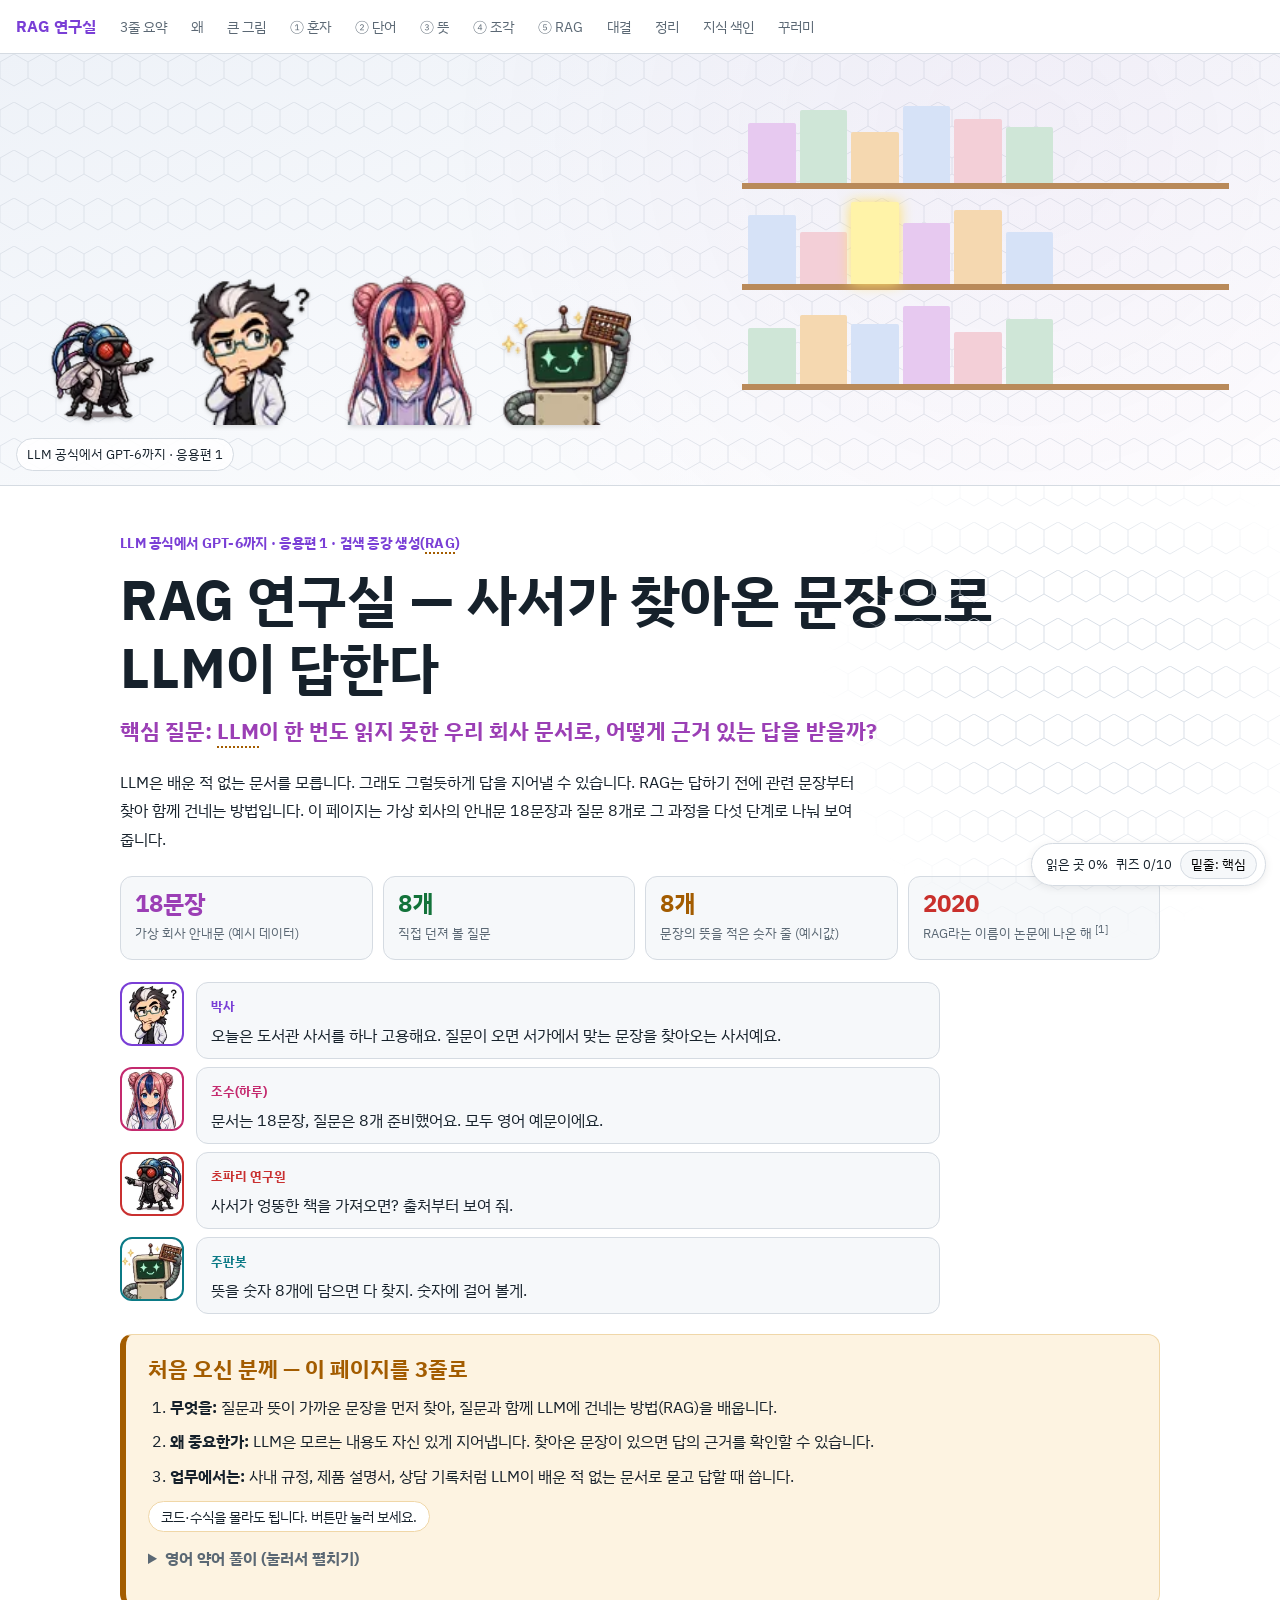
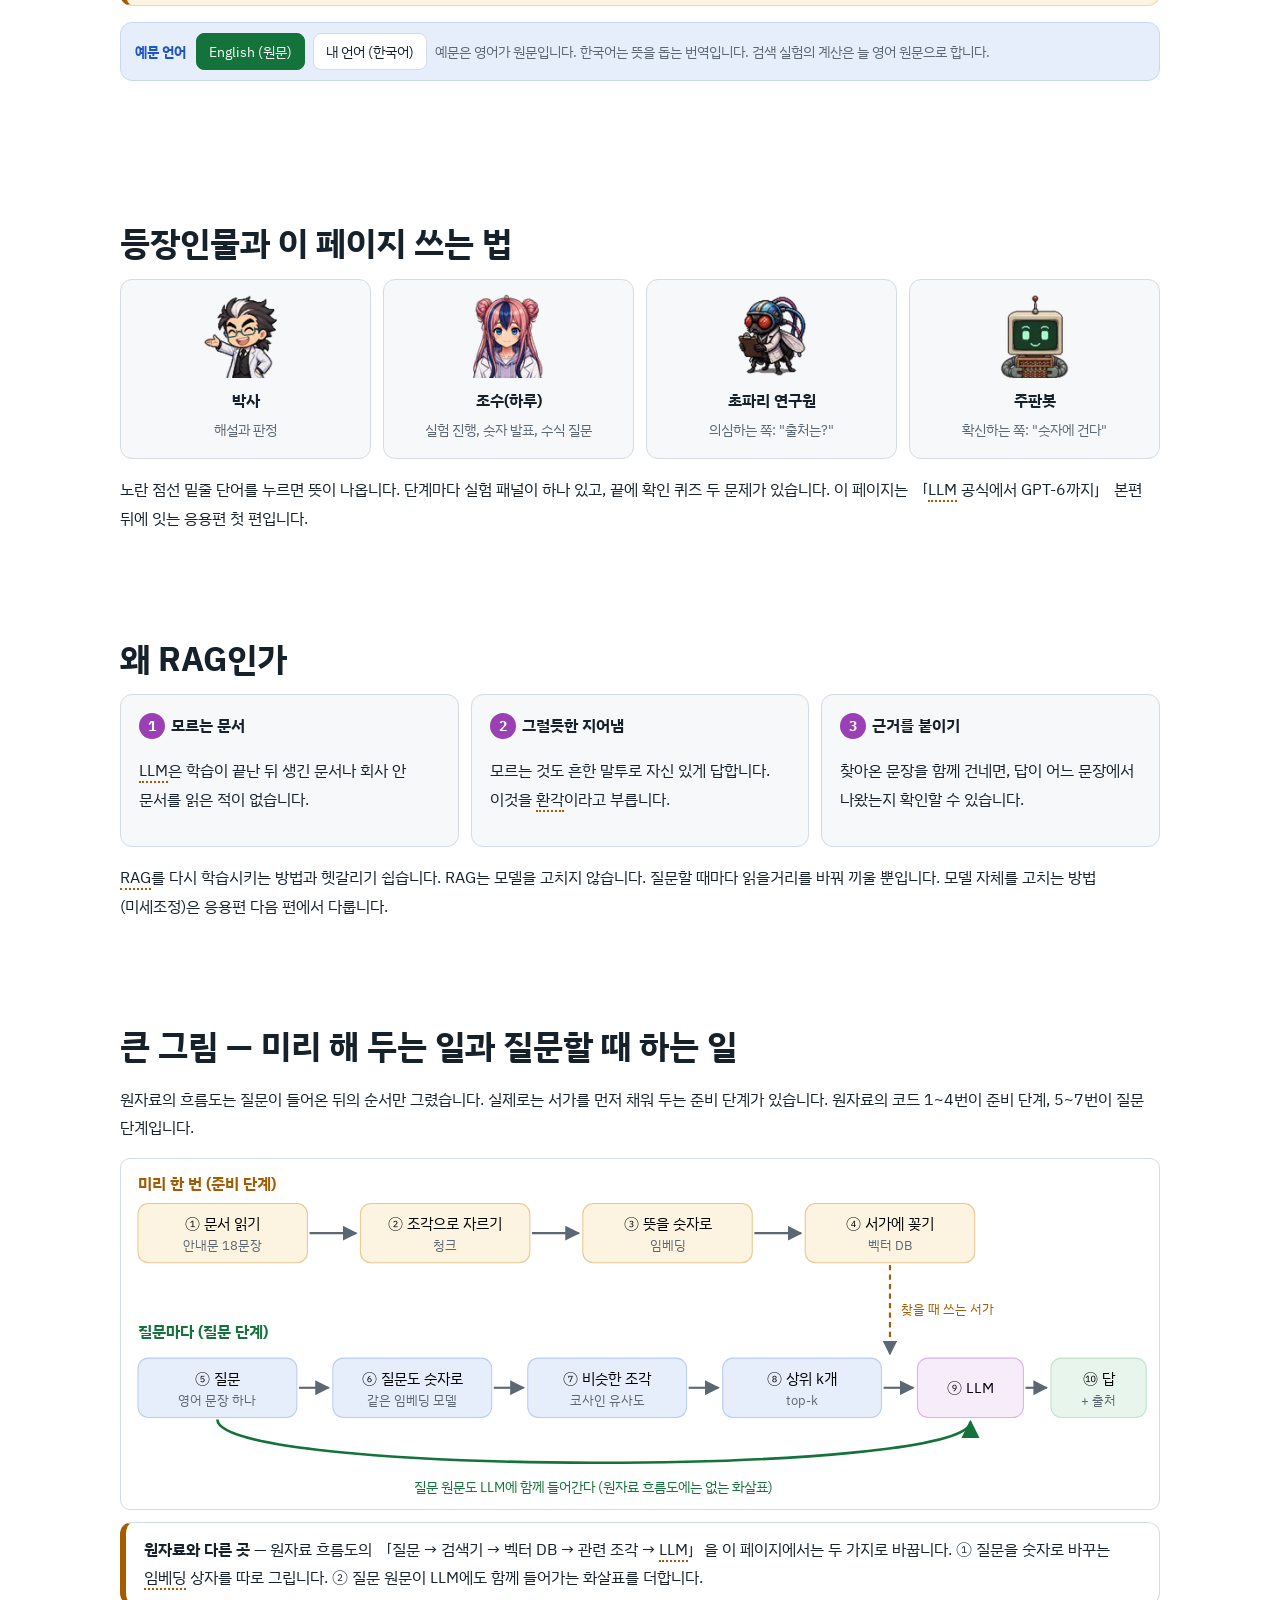
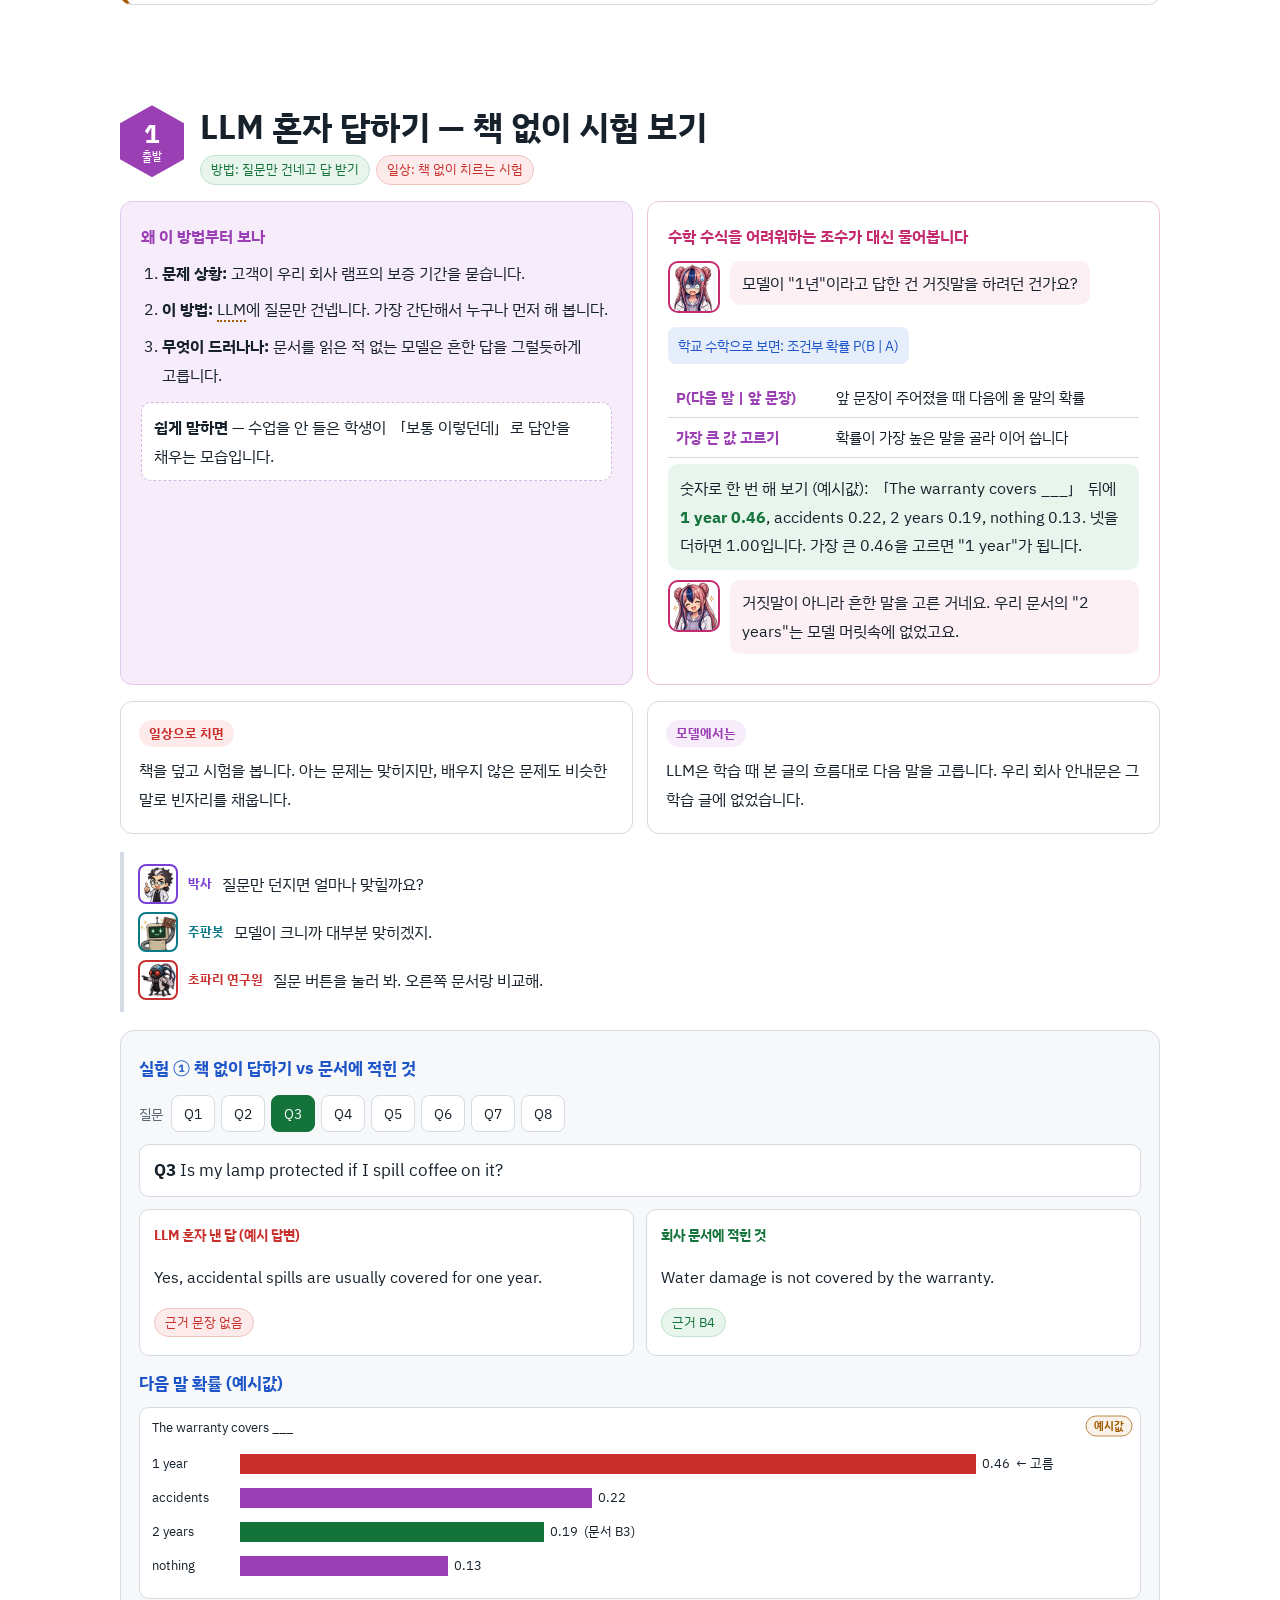
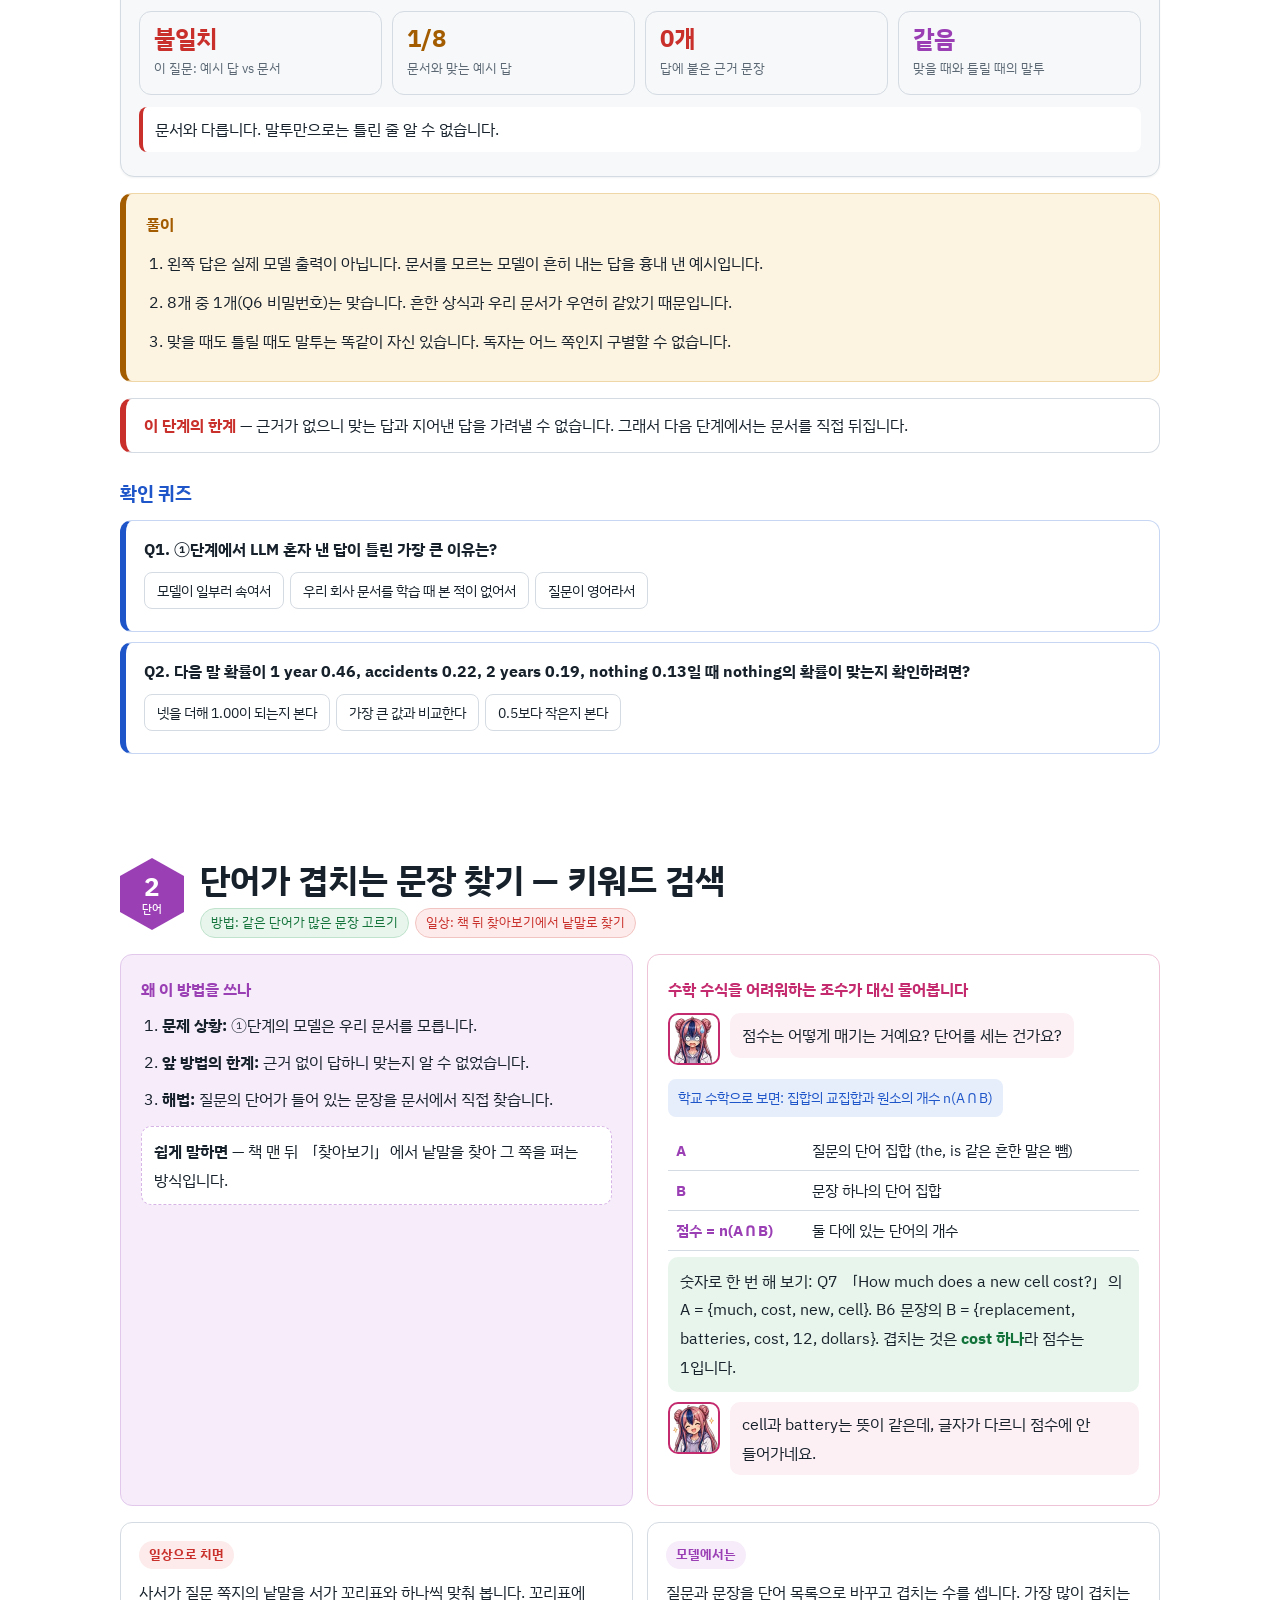
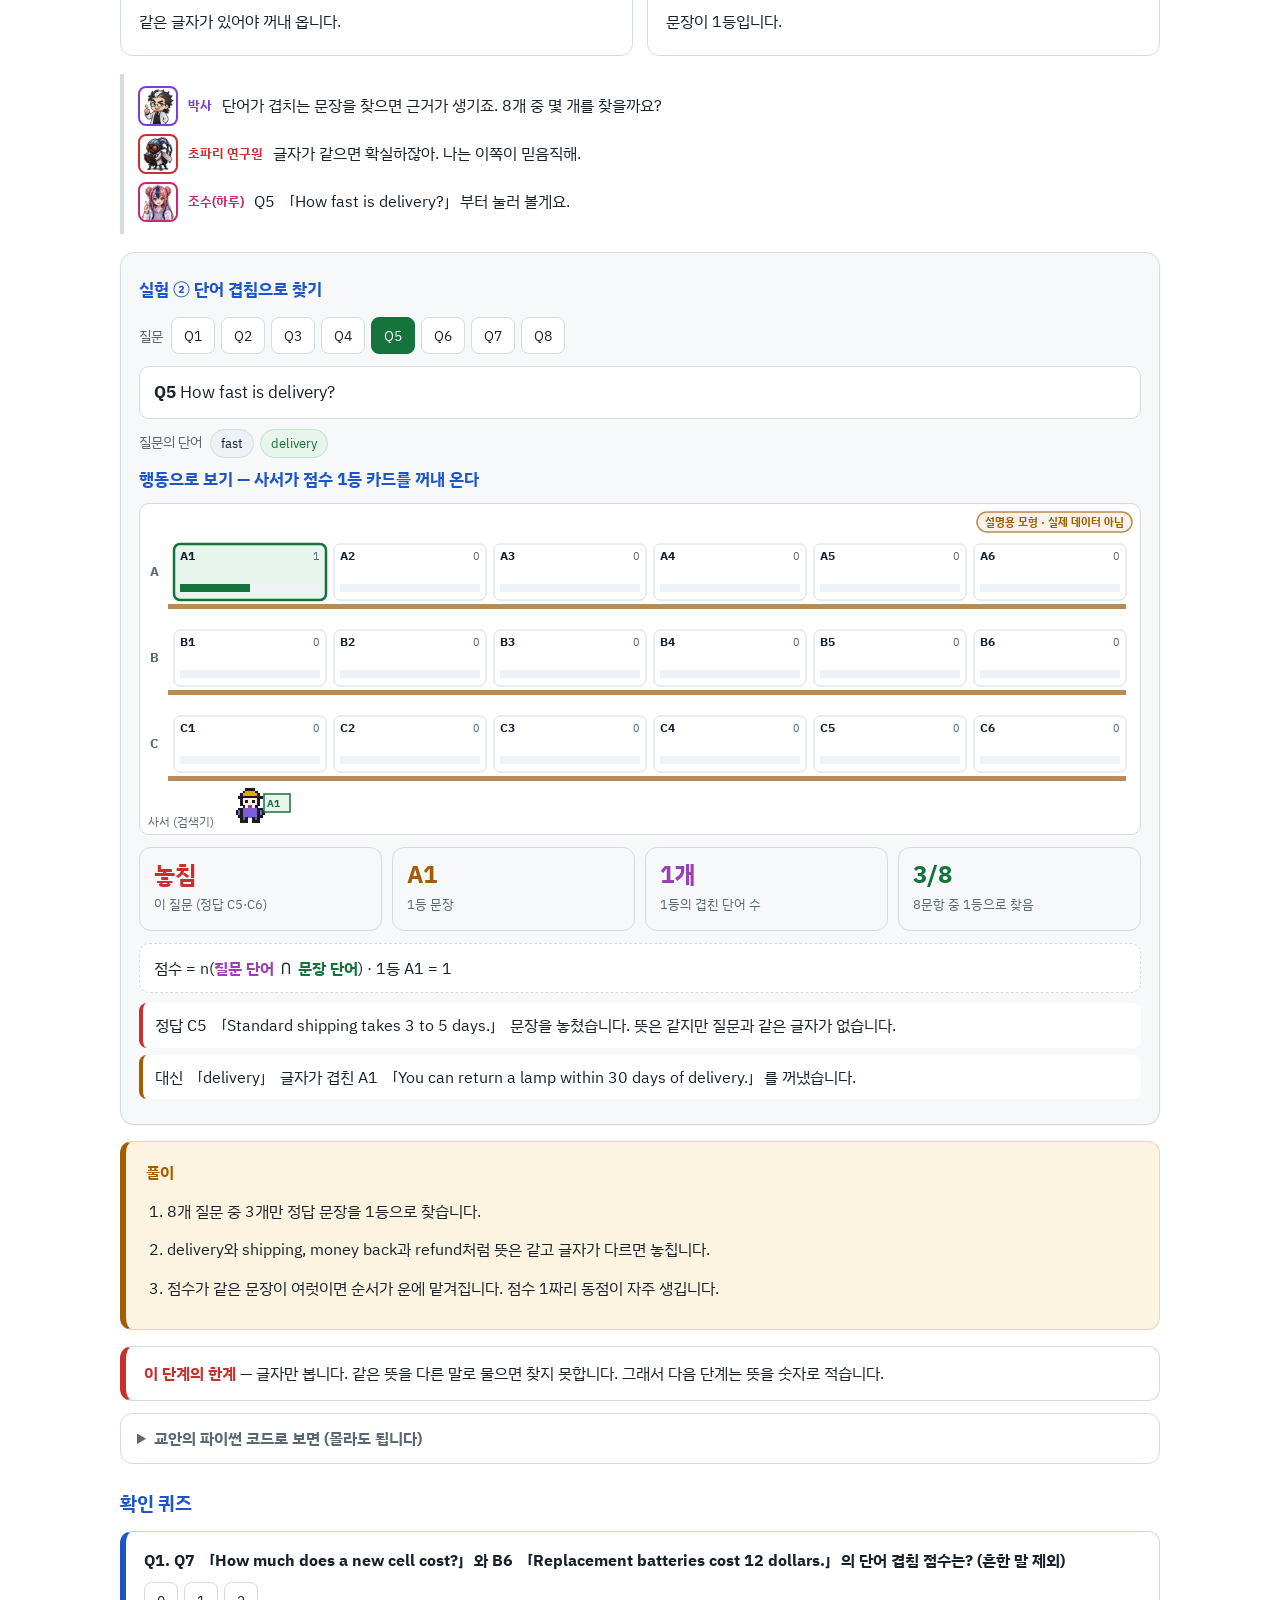
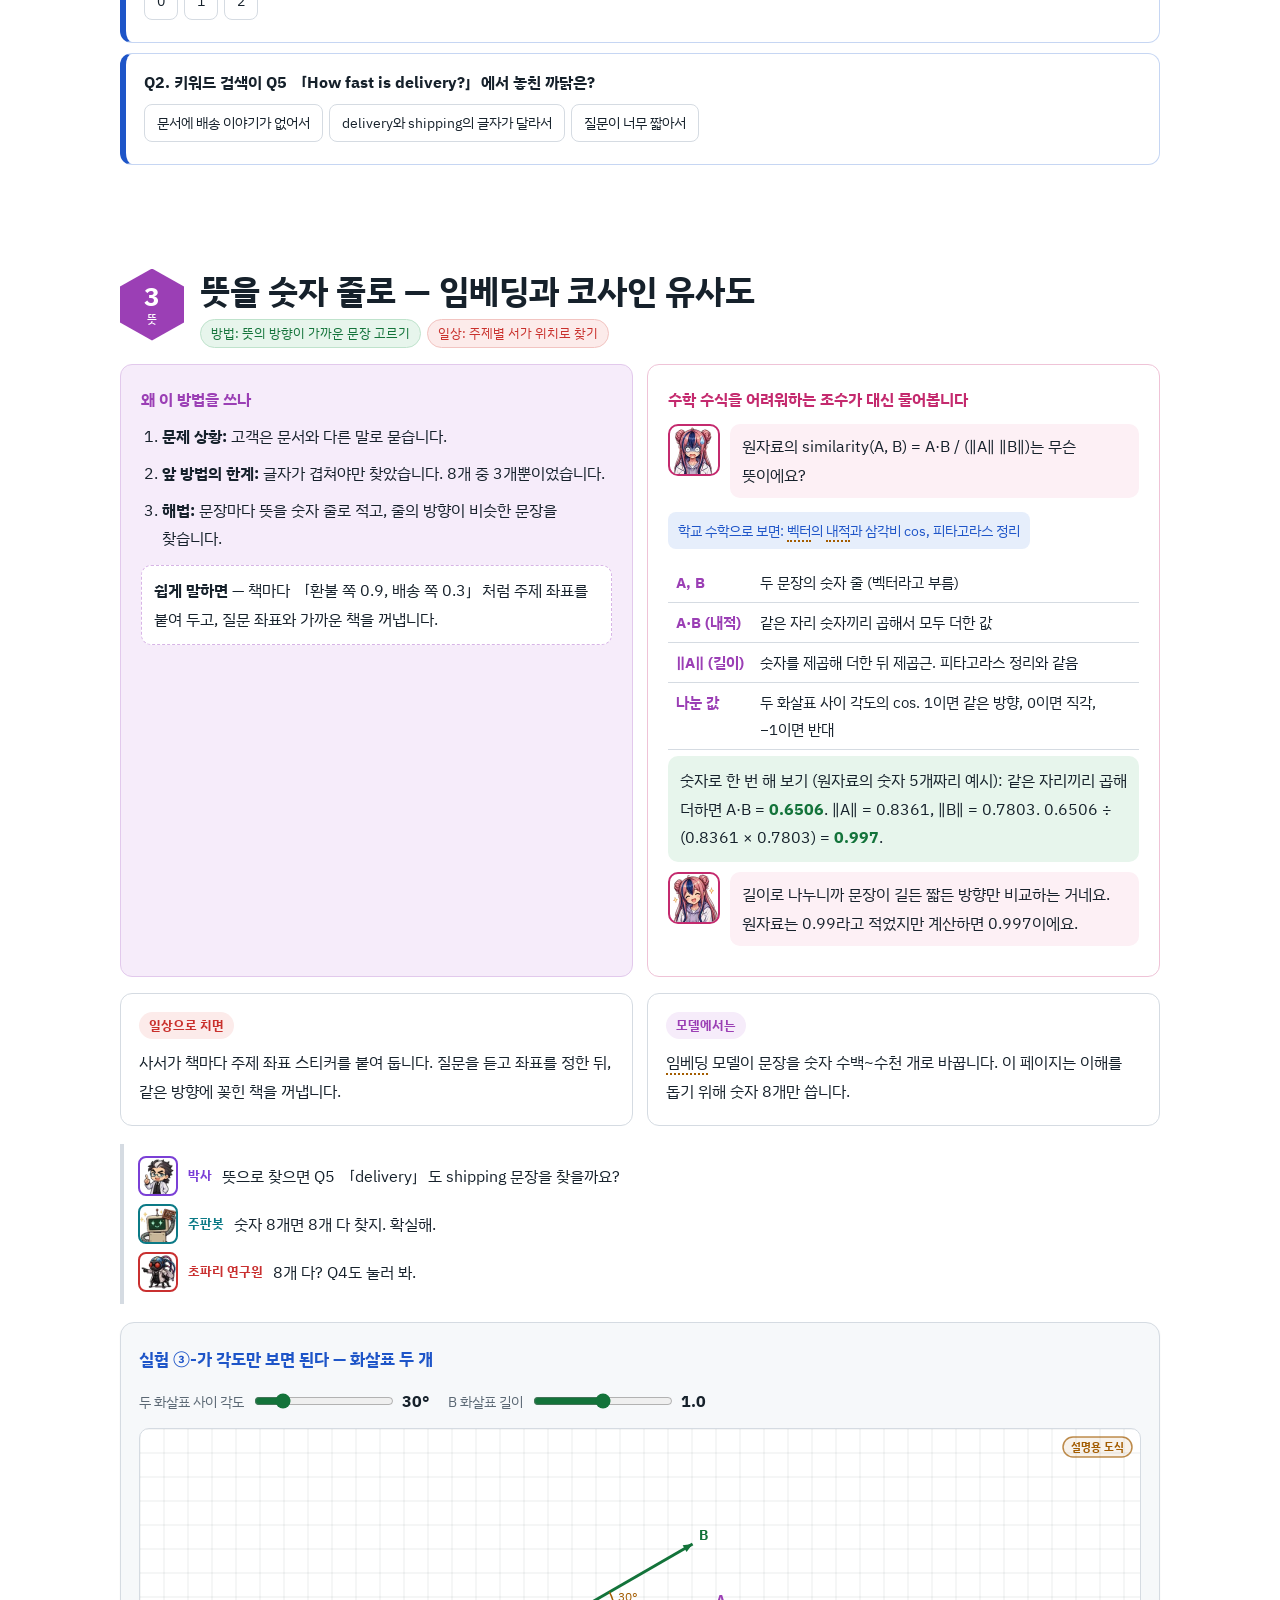
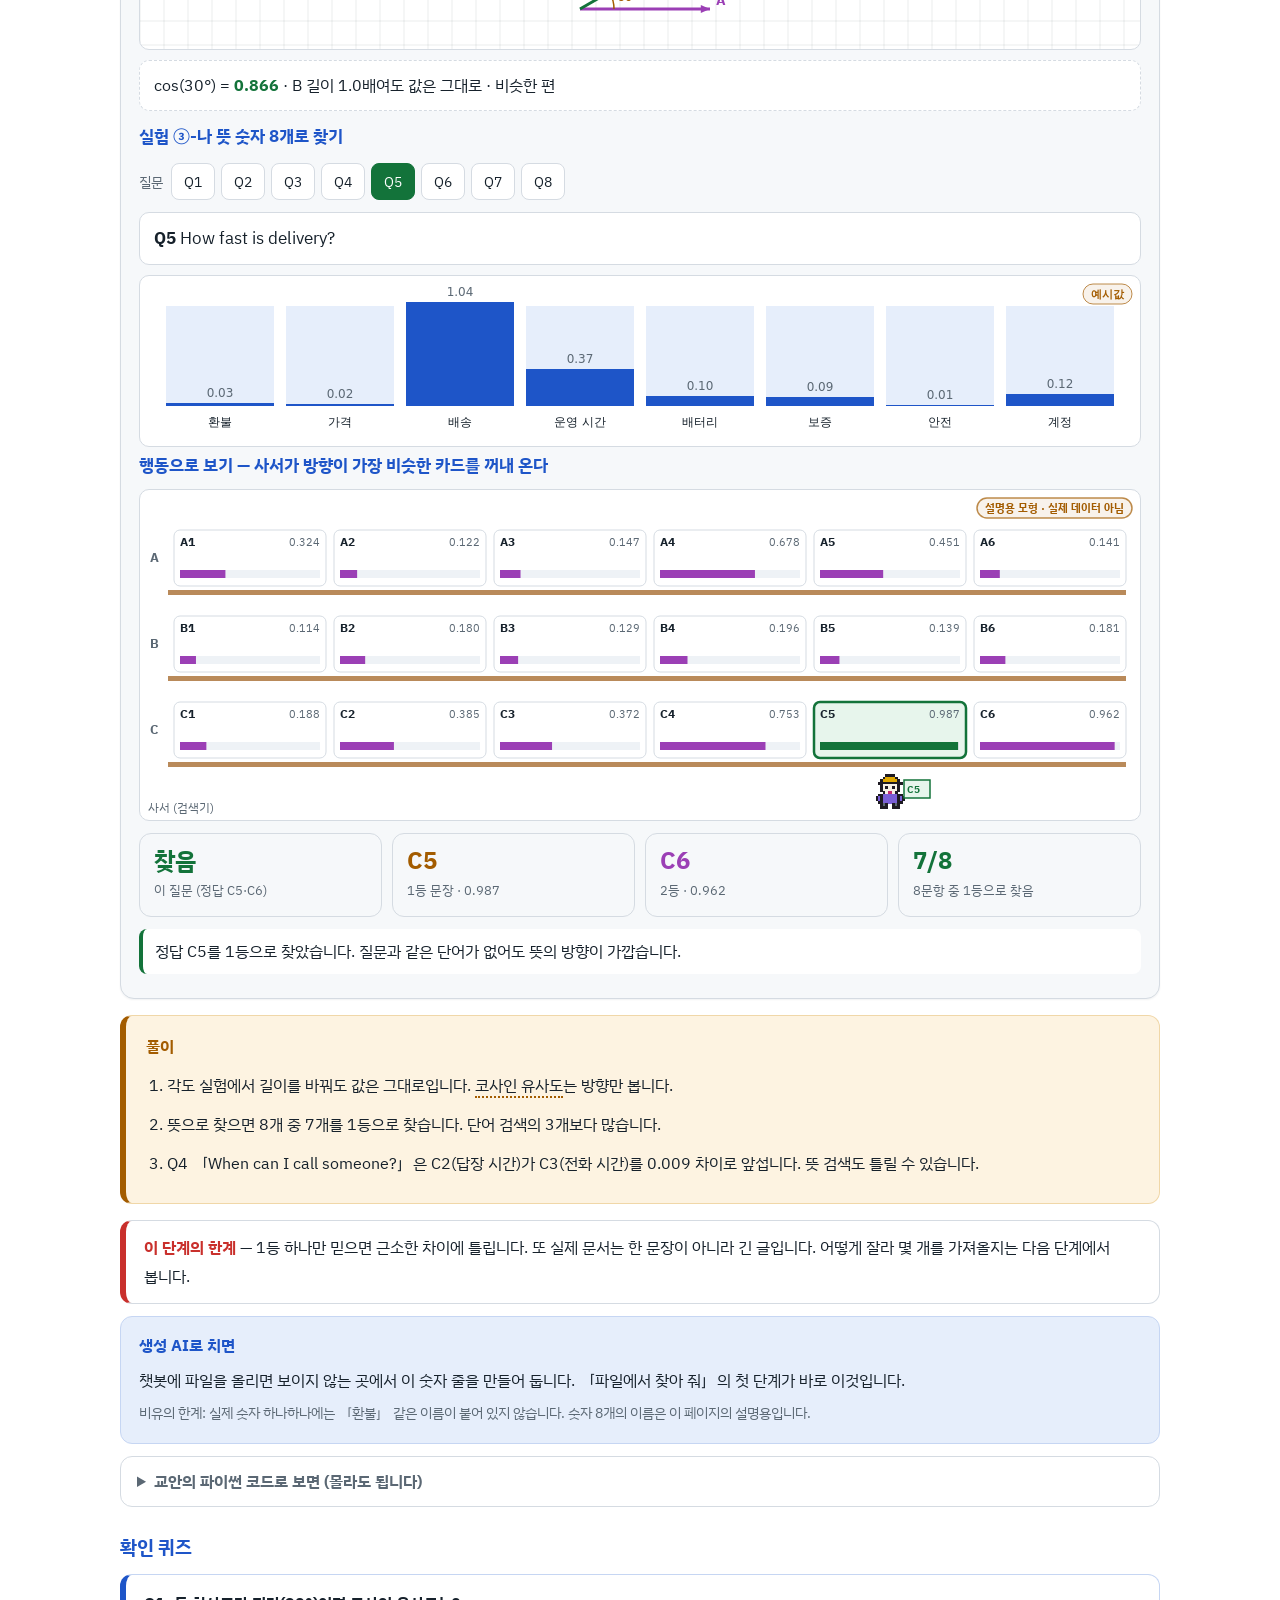
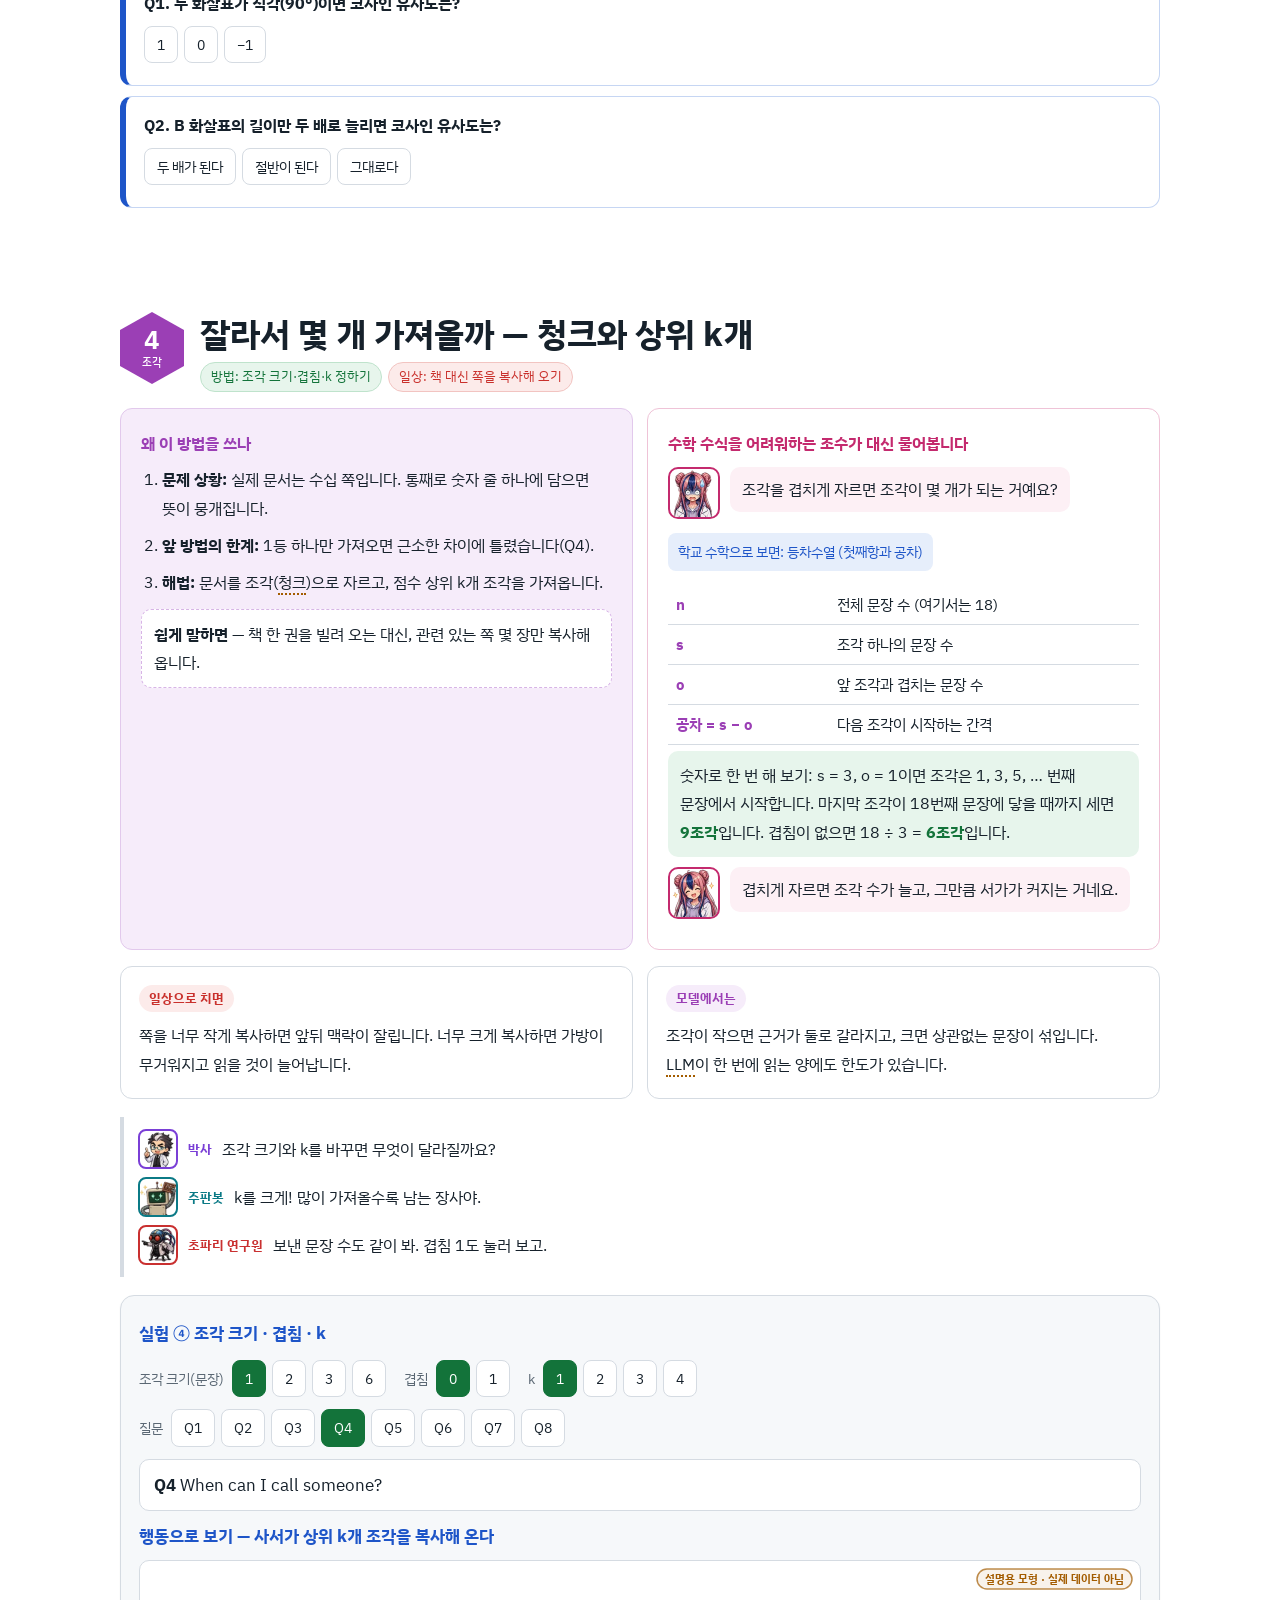
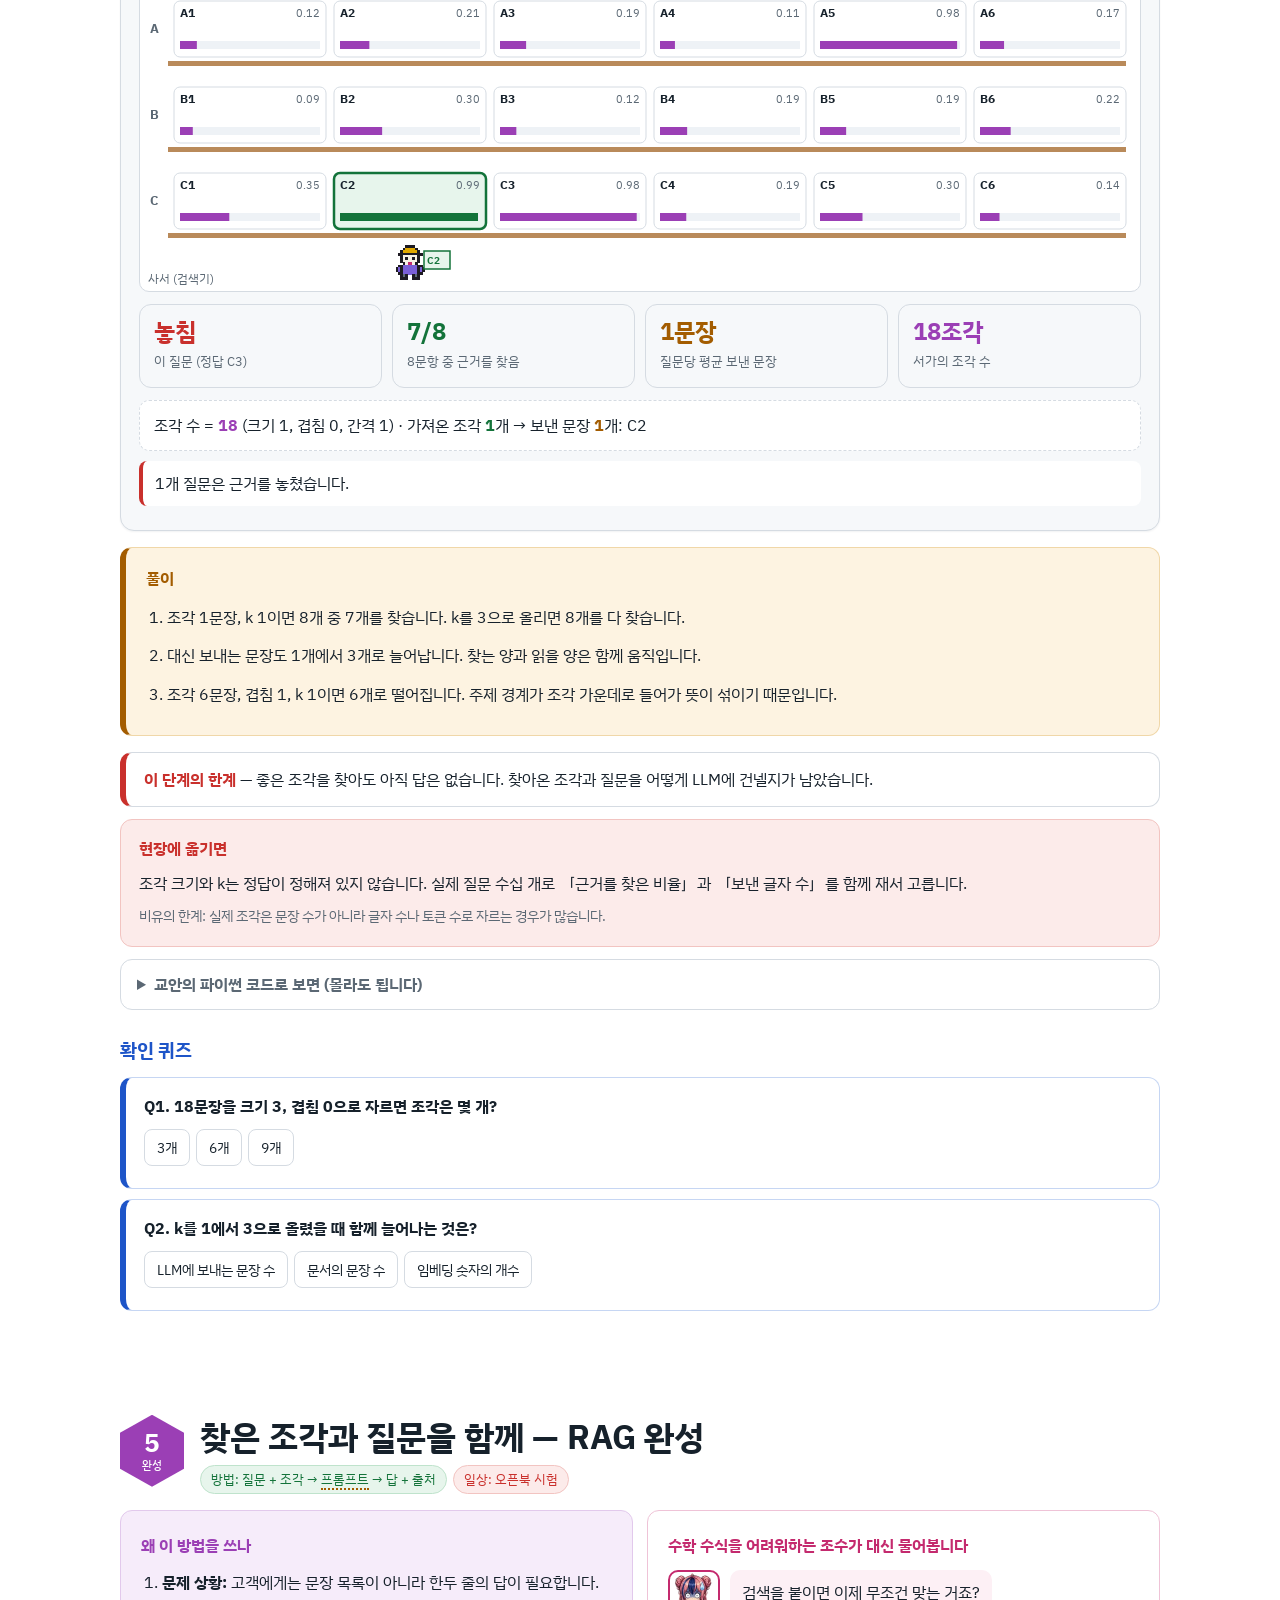
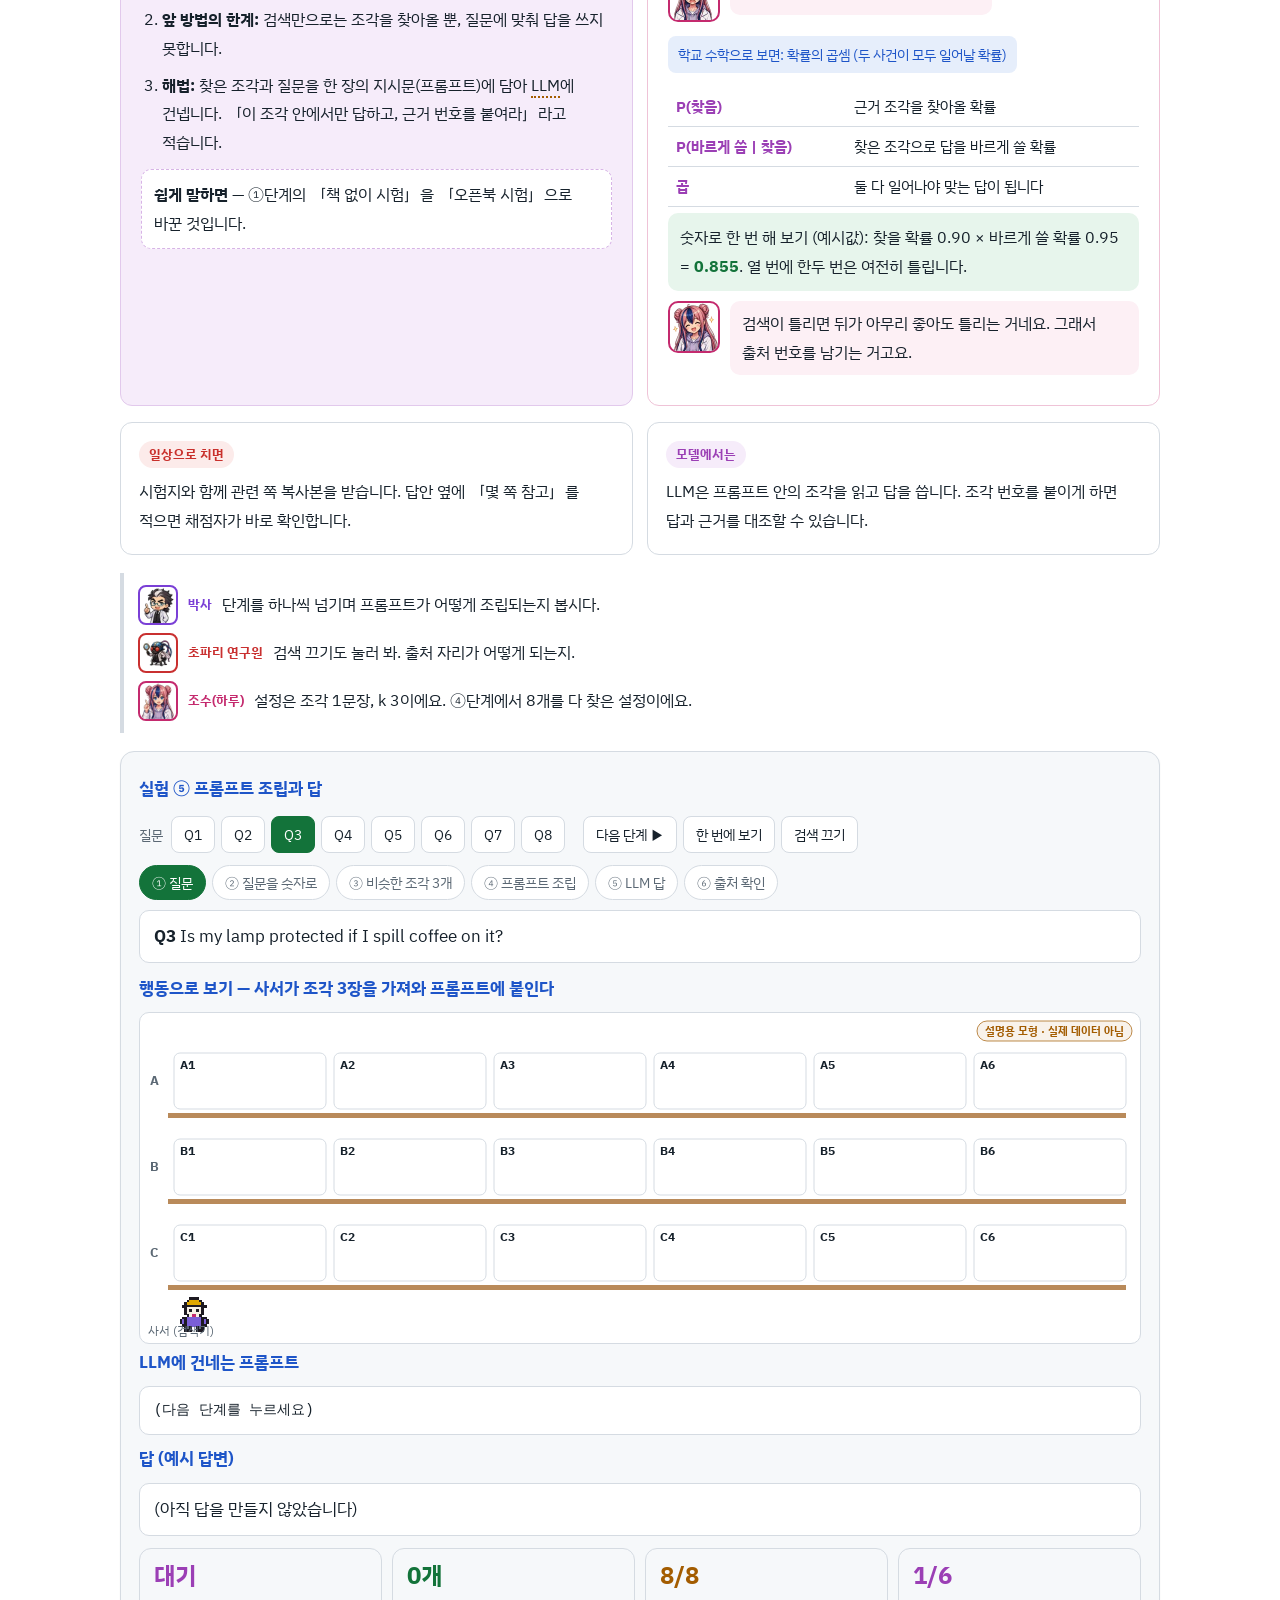
==== index.html @ 97ba4847 "응용편 1 RAG 연구실 페이지, 그림 명세서·Genspark 요청문(프롬프트 감사 적용), 지식 그래프, 빌드 스크립트" ====
<!DOCTYPE html><html lang="ko"><head><meta charset="utf-8"><meta name="viewport" content="width=device-width, initial-scale=1">
<meta http-equiv="refresh" content="0; url=A1_rag_lab.html"><title>LLM 공식에서 GPT-6까지 · 응용편</title></head>
<body style="background:#fff;font-family:system-ui,sans-serif"><p><a href="A1_rag_lab.html">응용편 1 · RAG 연구실로 이동</a></p></body></html>
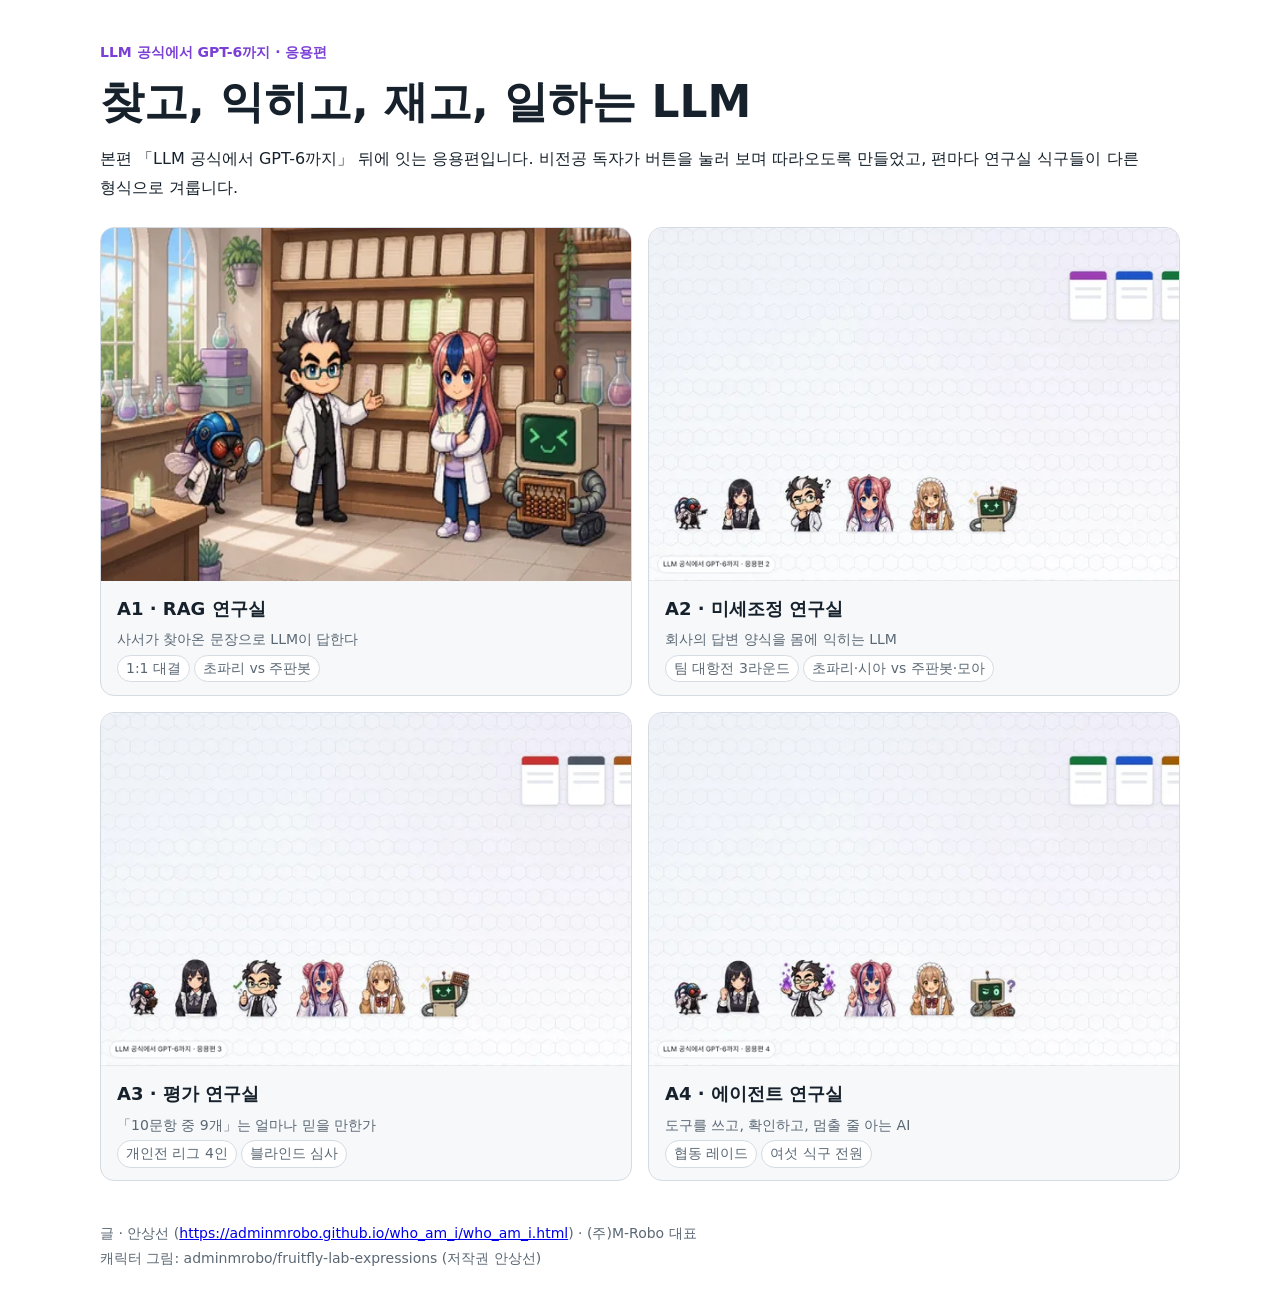
==== commit 18e03b9d: "응용편 A2 미세조정·A3 평가·A4 에이전트 연구실 추가 - A2 팀 대항전(초파리·시아 vs 주판봇·모아), A3 개인전 리그(X1~X3 블라인드 심사), A4 협동 레이드(여" ====
--- a/index.html
+++ b/index.html
@@ -1,3 +1,32 @@
 <!DOCTYPE html><html lang="ko"><head><meta charset="utf-8"><meta name="viewport" content="width=device-width, initial-scale=1">
-<meta http-equiv="refresh" content="0; url=A1_rag_lab.html"><title>LLM 공식에서 GPT-6까지 · 응용편</title></head>
-<body style="background:#fff;font-family:system-ui,sans-serif"><p><a href="A1_rag_lab.html">응용편 1 · RAG 연구실로 이동</a></p></body></html>
+<title>LLM 공식에서 GPT-6까지 · 응용편</title>
+<meta name="description" content="RAG, 미세조정, 평가, 에이전트를 직접 눌러 보며 배우는 연구실 해설 응용편 네 편.">
+<meta property="og:title" content="LLM 공식에서 GPT-6까지 · 응용편"><meta property="og:image" content="https://adminmrobo.github.io/llm_applied_lab/assets/img/og_A1.jpg">
+<!-- px-fix v1 --><style id="px-fix">img{image-rendering:auto!important}</style><script id="px-fix-js">(function(){var R=window.ResizeObserver;function f(i){var n=i.naturalWidth,w=i.getBoundingClientRect().width;if(!n||!w)return;var s=w*(window.devicePixelRatio||1)/n;i.style.setProperty("image-rendering",s>=1.95?"pixelated":"auto","important")}var ro=R?new R(function(es){es.forEach(function(e){f(e.target)})}):null;function a(i){if(i.__px)return;i.__px=1;i.addEventListener("load",function(){f(i)});if(ro)ro.observe(i);f(i)}function all(r){(r||document).querySelectorAll&&(r||document).querySelectorAll("img").forEach(a)}function go(){all();if(window.MutationObserver)new MutationObserver(function(ms){ms.forEach(function(m){m.addedNodes.forEach(function(n){if(n.nodeType!==1)return;if(n.tagName==="IMG")a(n);else all(n)})})}).observe(document.documentElement,{childList:true,subtree:true});window.addEventListener("resize",function(){document.querySelectorAll("img").forEach(f)})}if(document.readyState==="loading")document.addEventListener("DOMContentLoaded",go);else go()})();</script><!-- /px-fix -->
+<style>
+body{margin:0;background:#fff;color:#16212b;font:16px/1.8 "IBM Plex Sans KR","Apple SD Gothic Neo","Malgun Gothic",system-ui,sans-serif;word-break:keep-all}
+.wrap{max-width:1080px;margin:0 auto;padding:40px 20px}
+h1{font-size:clamp(28px,4vw,44px);line-height:1.25;margin:.2em 0}
+.k{color:#7a3fd6;font-weight:700;font-size:14px}
+.grid{display:grid;grid-template-columns:repeat(2,1fr);gap:16px;margin-top:24px}
+a.card{display:block;border:1px solid #d5dbe2;border-radius:14px;overflow:hidden;text-decoration:none;color:inherit;background:#f6f8fa}
+a.card:hover{border-color:#3b63d6}
+a.card img{display:block;width:100%;aspect-ratio:3/2;object-fit:cover;background:#eef2f8}
+a.card div{padding:12px 16px}
+a.card b{display:block;font-size:18px}
+a.card span{font-size:14px;color:#5b6874}
+.tag{display:inline-block;font-size:12px;border:1px solid #d5dbe2;border-radius:999px;padding:0 8px;margin-right:4px;background:#fff}
+footer{margin-top:40px;font-size:14px;color:#5b6874}
+@media(max-width:700px){.grid{grid-template-columns:1fr}}
+</style></head><body><div class="wrap">
+<div class="k">LLM 공식에서 GPT-6까지 · 응용편</div>
+<h1>찾고, 익히고, 재고, 일하는 LLM</h1>
+<p>본편 「LLM 공식에서 GPT-6까지」 뒤에 잇는 응용편입니다. 비전공 독자가 버튼을 눌러 보며 따라오도록 만들었고, 편마다 연구실 식구들이 다른 형식으로 겨룹니다.</p>
+<div class="grid">
+<a class="card" href="A1_rag_lab.html"><img src="assets/img/thumb_A1.webp" alt="A1 RAG 연구실 표지"><div><b>A1 · RAG 연구실</b><span>사서가 찾아온 문장으로 LLM이 답한다</span><br><span class="tag">1:1 대결</span><span class="tag">초파리 vs 주판봇</span></div></a>
+<a class="card" href="A2_finetune_lab.html"><img src="assets/img/thumb_A2.webp" alt="A2 미세조정 연구실 표지"><div><b>A2 · 미세조정 연구실</b><span>회사의 답변 양식을 몸에 익히는 LLM</span><br><span class="tag">팀 대항전 3라운드</span><span class="tag">초파리·시아 vs 주판봇·모아</span></div></a>
+<a class="card" href="A3_eval_lab.html"><img src="assets/img/thumb_A3.webp" alt="A3 평가 연구실 표지"><div><b>A3 · 평가 연구실</b><span>「10문항 중 9개」는 얼마나 믿을 만한가</span><br><span class="tag">개인전 리그 4인</span><span class="tag">블라인드 심사</span></div></a>
+<a class="card" href="A4_agent_lab.html"><img src="assets/img/thumb_A4.webp" alt="A4 에이전트 연구실 표지"><div><b>A4 · 에이전트 연구실</b><span>도구를 쓰고, 확인하고, 멈출 줄 아는 AI</span><br><span class="tag">협동 레이드</span><span class="tag">여섯 식구 전원</span></div></a>
+</div>
+<footer>글 · 안상선 (<a href="https://adminmrobo.github.io/who_am_i/who_am_i.html">https://adminmrobo.github.io/who_am_i/who_am_i.html</a>) · (주)M-Robo 대표<br>캐릭터 그림: adminmrobo/fruitfly-lab-expressions (저작권 안상선)</footer>
+</div></body></html>
